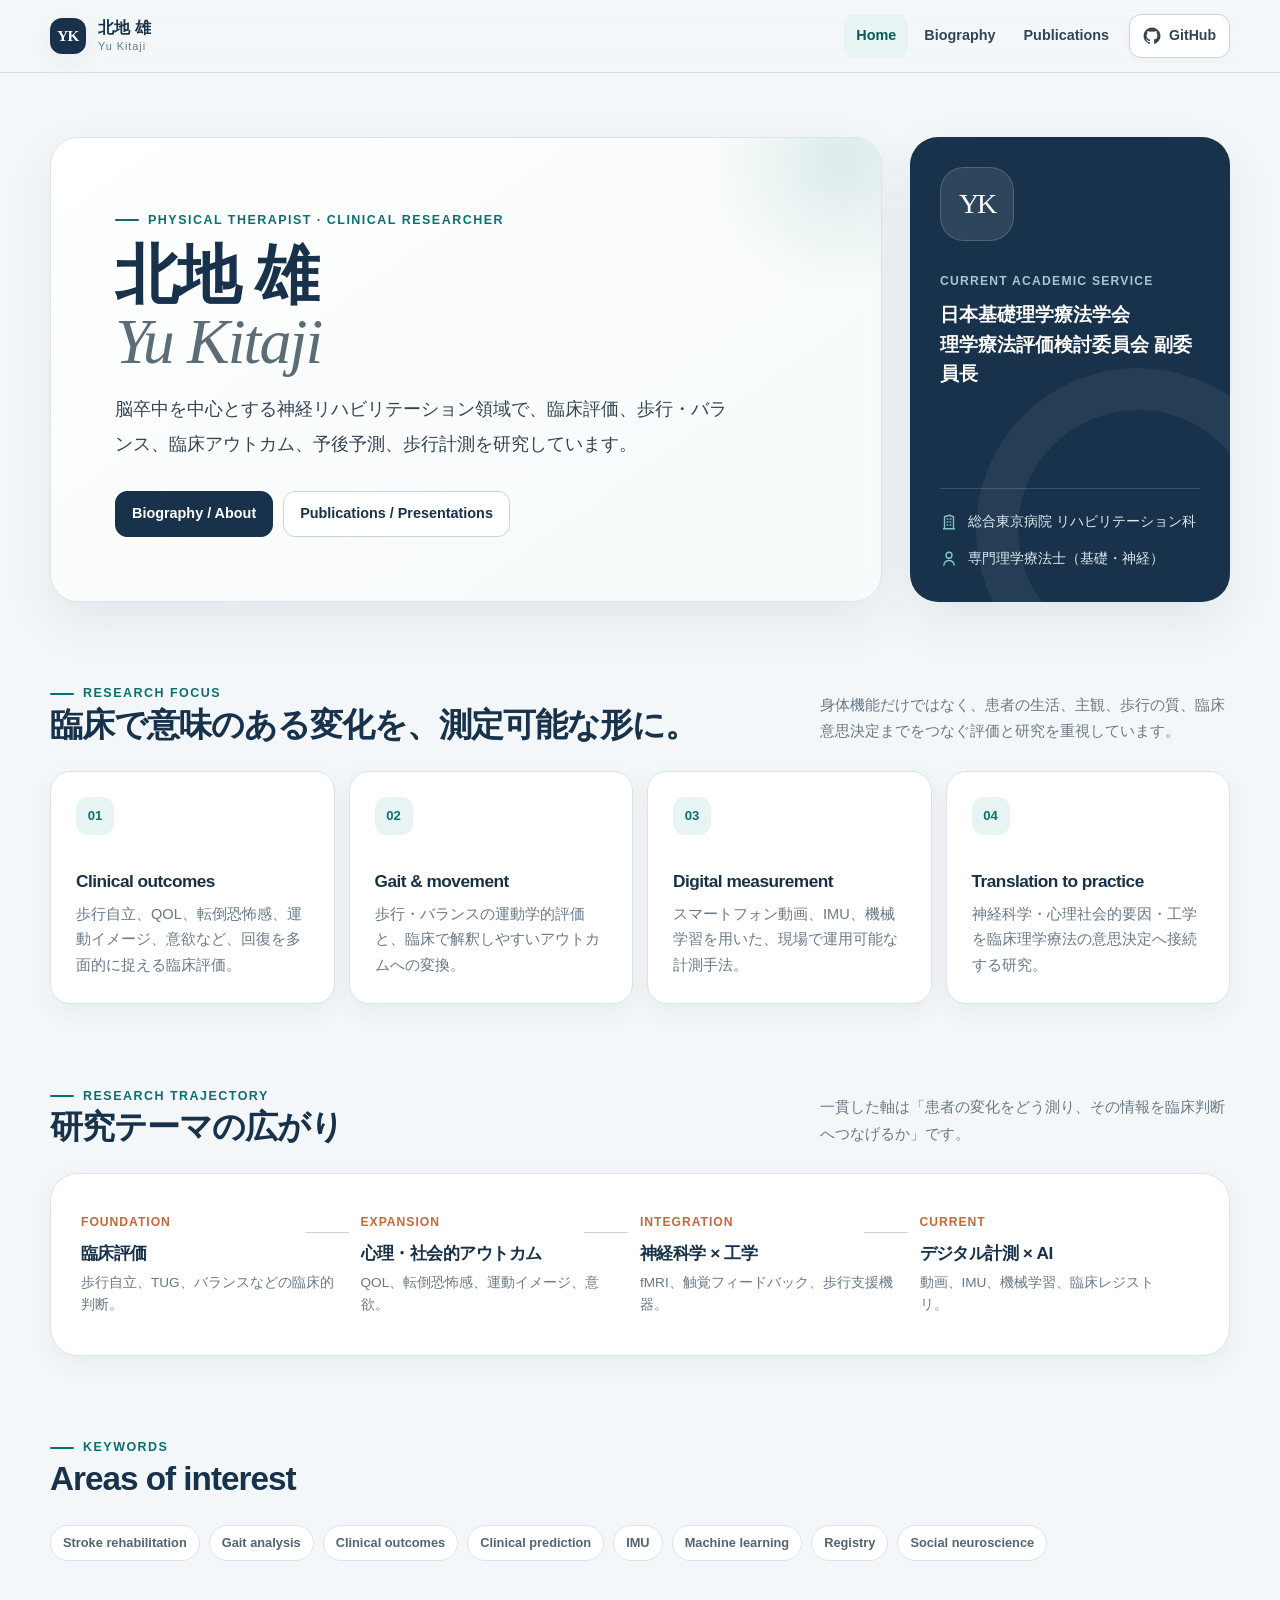
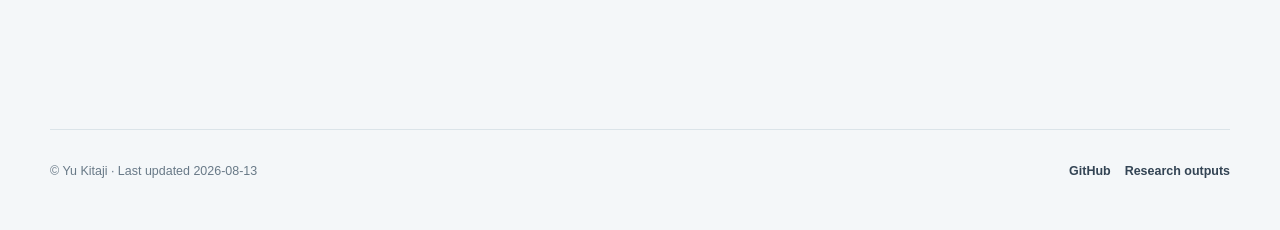
==== index.html @ 90611b3f "Add files via upload" ====
<!doctype html><html lang="ja"><head><meta charset="utf-8"><meta name="viewport" content="width=device-width,initial-scale=1"><meta name="color-scheme" content="light"><title>北地 雄 / Yu Kitaji</title><meta name="description" content="理学療法士・臨床研究者 北地雄（Yu Kitaji）のBiography。脳卒中、歩行分析、臨床アウトカム、デジタル計測を研究。"><meta property="og:type" content="website"><meta property="og:title" content="北地 雄 / Yu Kitaji"><meta property="og:description" content="理学療法士・臨床研究者 北地雄（Yu Kitaji）のBiography。脳卒中、歩行分析、臨床アウトカム、デジタル計測を研究。"><link rel="stylesheet" href="styles.css"><script defer src="data.js"></script><script defer src="app.js"></script><script type="application/ld+json">{"@context":"https://schema.org","@type":"Person","name":"北地 雄","alternateName":"Yu Kitaji","jobTitle":"理学療法士 / Clinical Researcher","affiliation":{"@type":"Hospital","name":"総合東京病院"},"sameAs":["https://github.com/yourehalab"],"knowsAbout":["神経リハビリテーション","脳卒中","歩行分析","臨床アウトカム","臨床予測","IMU","機械学習","社会神経科学"]}</script></head><body><a class="skip-link" href="#main">本文へ移動</a>
<header class="site-header">
  <nav class="nav" aria-label="メインナビゲーション">
    <a class="brand" href="index.html"><span class="brand-mark">YK</span><span class="brand-text">北地 雄<small>Yu Kitaji</small></span></a>
    <div class="nav-actions">
      <div class="nav-links" id="nav-menu">
        <a href="index.html" aria-current="page">Home</a>
        <a href="biography.html">Biography</a>
        <a href="publications.html">Publications</a>
      </div>
      <a class="github-link" href="https://github.com/yourehalab" target="_blank" rel="noopener noreferrer" aria-label="GitHubプロフィールを開く"><svg viewBox="0 0 24 24" aria-hidden="true"><path fill="currentColor" d="M12 .7a11.3 11.3 0 0 0-3.57 22c.57.1.78-.25.78-.55v-2.16c-3.18.69-3.85-1.35-3.85-1.35-.52-1.32-1.27-1.67-1.27-1.67-1.04-.71.08-.7.08-.7 1.15.08 1.76 1.18 1.76 1.18 1.02 1.76 2.68 1.25 3.34.96.1-.74.4-1.25.73-1.54-2.54-.29-5.21-1.27-5.21-5.58 0-1.23.44-2.24 1.17-3.03-.12-.29-.51-1.45.11-2.99 0 0 .96-.31 3.12 1.16a10.8 10.8 0 0 1 5.68 0c2.16-1.47 3.12-1.16 3.12-1.16.62 1.54.23 2.7.11 2.99.73.79 1.17 1.8 1.17 3.03 0 4.32-2.68 5.28-5.23 5.57.41.35.78 1.05.78 2.12v3.16c0 .3.21.66.79.55A11.3 11.3 0 0 0 12 .7Z"/></svg><span>GitHub</span></a>
      <button class="menu-btn" type="button" aria-label="メニューを開く" aria-controls="nav-menu" aria-expanded="false" onclick="toggleMenu(this)">☰</button>
    </div>
  </nav>
</header><main id="main">
<section class="hero" aria-labelledby="home-title">
  <article class="hero-main"><div class="hero-copy"><div class="kicker">Physical Therapist · Clinical Researcher</div><h1 id="home-title">北地 雄<br><span class="hero-name-en">Yu Kitaji</span></h1><p class="lead">脳卒中を中心とする神経リハビリテーション領域で、臨床評価、歩行・バランス、臨床アウトカム、予後予測、歩行計測を研究しています。</p><div class="hero-actions"><a class="btn primary" href="biography.html">Biography / About</a><a class="btn" href="publications.html">Publications / Presentations</a></div></div></article>
  <aside class="profile-panel" aria-label="プロフィール概要"><div class="profile-top"><div class="profile-monogram">YK</div><div class="profile-label">Current academic service</div><div class="profile-role">日本基礎理学療法学会<br>理学療法評価検討委員会 副委員長</div></div><div class="profile-meta"><div class="meta-row"><svg viewBox="0 0 24 24" aria-hidden="true"><path fill="none" stroke="currentColor" stroke-width="1.8" d="M4 21h16M6 21V5l6-2 6 2v16M9 8h2m2 0h2M9 12h2m2 0h2M9 16h2m2 0h2"/></svg><span>総合東京病院 リハビリテーション科</span></div><div class="meta-row"><svg viewBox="0 0 24 24" aria-hidden="true"><path fill="none" stroke="currentColor" stroke-width="1.8" d="M12 3a4 4 0 1 1 0 8 4 4 0 0 1 0-8ZM5 21c.5-4.7 2.7-7 7-7s6.5 2.3 7 7"/></svg><span>専門理学療法士（基礎・神経）</span></div></div></aside>
</section>
<section class="section"><div class="section-heading"><div><div class="kicker">Research focus</div><h2>臨床で意味のある変化を、測定可能な形に。</h2></div><p class="section-desc">身体機能だけではなく、患者の生活、主観、歩行の質、臨床意思決定までをつなぐ評価と研究を重視しています。</p></div><div class="focus-grid">
  <article class="focus-card"><div class="focus-num">01</div><h3>Clinical outcomes</h3><p>歩行自立、QOL、転倒恐怖感、運動イメージ、意欲など、回復を多面的に捉える臨床評価。</p></article>
  <article class="focus-card"><div class="focus-num">02</div><h3>Gait & movement</h3><p>歩行・バランスの運動学的評価と、臨床で解釈しやすいアウトカムへの変換。</p></article>
  <article class="focus-card"><div class="focus-num">03</div><h3>Digital measurement</h3><p>スマートフォン動画、IMU、機械学習を用いた、現場で運用可能な計測手法。</p></article>
  <article class="focus-card"><div class="focus-num">04</div><h3>Translation to practice</h3><p>神経科学・心理社会的要因・工学を臨床理学療法の意思決定へ接続する研究。</p></article>
</div></section>
<section class="section"><div class="section-heading"><div><div class="kicker">Research trajectory</div><h2>研究テーマの広がり</h2></div><p class="section-desc">一貫した軸は「患者の変化をどう測り、その情報を臨床判断へつなげるか」です。</p></div><div class="arc"><div class="arc-grid"><div class="arc-step"><div class="arc-year">FOUNDATION</div><h3>臨床評価</h3><p>歩行自立、TUG、バランスなどの臨床的判断。</p></div><div class="arc-step"><div class="arc-year">EXPANSION</div><h3>心理・社会的アウトカム</h3><p>QOL、転倒恐怖感、運動イメージ、意欲。</p></div><div class="arc-step"><div class="arc-year">INTEGRATION</div><h3>神経科学 × 工学</h3><p>fMRI、触覚フィードバック、歩行支援機器。</p></div><div class="arc-step"><div class="arc-year">CURRENT</div><h3>デジタル計測 × AI</h3><p>動画、IMU、機械学習、臨床レジストリ。</p></div></div></div></section>
<section class="section"><div class="section-heading"><div><div class="kicker">Keywords</div><h2>Areas of interest</h2></div></div><div class="tags"><span class="tag">Stroke rehabilitation</span><span class="tag">Gait analysis</span><span class="tag">Clinical outcomes</span><span class="tag">Clinical prediction</span><span class="tag">IMU</span><span class="tag">Machine learning</span><span class="tag">Registry</span><span class="tag">Social neuroscience</span></div></section>
</main><footer class="site-footer"><span>© Yu Kitaji · Last updated 2026-08-13</span><div class="footer-links"><a href="https://github.com/yourehalab" target="_blank" rel="noopener noreferrer">GitHub</a><a href="publications.html">Research outputs</a></div></footer></body></html>
---- styles.css ----
:root{
  --canvas:#f4f7f9;
  --surface:#ffffff;
  --surface-soft:#f8fafb;
  --ink:#14202b;
  --ink-2:#334454;
  --muted:#687987;
  --line:#dbe4e9;
  --line-strong:#c7d4dc;
  --brand:#0b6f71;
  --brand-2:#0e8588;
  --brand-soft:#e8f4f4;
  --navy:#17324a;
  --accent:#c5673b;
  --accent-soft:#f8eee9;
  --shadow:0 20px 50px rgba(23,50,74,.08);
  --shadow-sm:0 8px 24px rgba(23,50,74,.06);
  --radius-xl:28px;
  --radius-lg:20px;
  --radius-md:14px;
  --max:1180px;
  --measure:69ch;
}
*{box-sizing:border-box}
html{scroll-behavior:smooth}
body{margin:0;background:var(--canvas);color:var(--ink);font-family:Inter,-apple-system,BlinkMacSystemFont,"Segoe UI","Hiragino Sans","Yu Gothic",YuGothic,Meiryo,sans-serif;line-height:1.8;-webkit-font-smoothing:antialiased;text-rendering:optimizeLegibility}
a{color:inherit;text-underline-offset:.18em}
button,input{font:inherit}
img,svg{display:block;max-width:100%}
::selection{background:#cce8e7;color:#102c2c}
.skip-link{position:absolute;left:14px;top:-60px;z-index:1000;background:var(--navy);color:#fff;padding:10px 14px;border-radius:10px;text-decoration:none}.skip-link:focus{top:12px}
.site-header{position:sticky;top:0;z-index:30;background:rgba(244,247,249,.88);backdrop-filter:saturate(1.4) blur(16px);border-bottom:1px solid rgba(199,212,220,.75)}
.nav{width:min(var(--max),calc(100% - 36px));height:72px;margin:auto;display:flex;align-items:center;justify-content:space-between;gap:28px}
.brand{display:flex;align-items:center;gap:12px;text-decoration:none;font-weight:760;letter-spacing:.01em;color:var(--navy)}
.brand-mark{width:36px;height:36px;border-radius:12px;display:grid;place-items:center;background:var(--navy);color:white;font-family:Georgia,serif;font-size:.95rem;letter-spacing:-.04em;box-shadow:var(--shadow-sm)}
.brand-text{line-height:1.15}.brand-text small{display:block;font-weight:520;color:var(--muted);font-size:.68rem;letter-spacing:.09em;margin-top:3px}
.nav-actions{display:flex;align-items:center;gap:8px}
.nav-links{display:flex;align-items:center;gap:4px}.nav-links a{min-height:44px;display:inline-flex;align-items:center;padding:0 12px;text-decoration:none;color:var(--ink-2);font-size:.9rem;font-weight:620;border-radius:10px}.nav-links a:hover{background:var(--surface);color:var(--brand)}.nav-links a[aria-current="page"]{background:var(--brand-soft);color:#07595b}
.github-link{display:inline-flex;align-items:center;gap:8px;min-height:44px;padding:0 13px;border:1px solid var(--line-strong);background:var(--surface);border-radius:12px;text-decoration:none;color:var(--ink-2);font-weight:650;font-size:.88rem;box-shadow:0 2px 8px rgba(23,50,74,.03)}.github-link:hover{border-color:#9ab4bf;transform:translateY(-1px)}.github-link svg{width:18px;height:18px}
.menu-btn{display:none;min-width:44px;min-height:44px;border:1px solid var(--line);background:var(--surface);border-radius:12px;color:var(--navy);cursor:pointer}
:focus-visible{outline:3px solid #f0a070;outline-offset:3px;border-radius:8px}
main{width:min(var(--max),calc(100% - 36px));margin:auto;padding:64px 0 94px}
.kicker{display:inline-flex;align-items:center;gap:9px;font-size:.78rem;font-weight:760;letter-spacing:.12em;text-transform:uppercase;color:var(--brand)}.kicker:before{content:"";width:24px;height:2px;border-radius:99px;background:currentColor}
h1,h2,h3{color:var(--navy);letter-spacing:-.03em}
h1{font-size:clamp(2.65rem,5vw,5.4rem);line-height:1.03;margin:.18em 0 .28em;font-weight:760}
h2{font-size:clamp(1.65rem,2.6vw,2.35rem);line-height:1.2;margin:0;font-weight:730}
h3{font-size:1.08rem;line-height:1.45;margin:0;font-weight:720}
.lead{font-size:clamp(1.03rem,1.4vw,1.16rem);line-height:1.9;color:var(--ink-2);max-width:62ch;margin:0}
.micro{font-size:.82rem;color:var(--muted)}
.hero{position:relative;display:grid;grid-template-columns:minmax(0,1.45fr) minmax(320px,.55fr);gap:28px;align-items:stretch;margin-bottom:70px}
.hero-main{position:relative;overflow:hidden;background:linear-gradient(145deg,#ffffff 0%,#f8fbfb 75%);border:1px solid var(--line);border-radius:var(--radius-xl);padding:clamp(34px,5vw,68px);box-shadow:var(--shadow)}
.hero-main:after{content:"";position:absolute;width:280px;height:280px;border-radius:50%;right:-100px;top:-120px;background:radial-gradient(circle,rgba(11,111,113,.12),rgba(11,111,113,0) 68%);pointer-events:none}
.hero-name-en{font-family:Georgia,"Times New Roman",serif;font-style:italic;font-weight:400;color:#5d6d78}
.hero-copy{position:relative;z-index:1}
.hero-actions{display:flex;gap:10px;flex-wrap:wrap;margin-top:30px}
.btn{min-height:46px;display:inline-flex;align-items:center;justify-content:center;gap:8px;border-radius:12px;padding:0 16px;text-decoration:none;font-weight:700;font-size:.9rem;border:1px solid var(--line-strong);background:var(--surface);color:var(--navy);transition:.18s ease}.btn:hover{transform:translateY(-1px);box-shadow:var(--shadow-sm)}.btn.primary{background:var(--navy);border-color:var(--navy);color:white}.btn.ghost{background:transparent}
.profile-panel{display:flex;flex-direction:column;justify-content:space-between;background:var(--navy);color:#fff;border-radius:var(--radius-xl);padding:30px;box-shadow:var(--shadow);overflow:hidden;position:relative}
.profile-panel:before{content:"";position:absolute;inset:auto -70px -90px auto;width:240px;height:240px;border-radius:50%;border:42px solid rgba(255,255,255,.06)}
.profile-top{position:relative}.profile-monogram{width:74px;height:74px;border-radius:24px;background:rgba(255,255,255,.1);border:1px solid rgba(255,255,255,.16);display:grid;place-items:center;font-family:Georgia,serif;font-size:1.75rem;letter-spacing:-.08em;margin-bottom:30px}.profile-label{color:#a9c5d0;font-size:.76rem;font-weight:760;letter-spacing:.1em;text-transform:uppercase}.profile-role{font-size:1.16rem;line-height:1.6;font-weight:720;margin-top:7px}.profile-meta{position:relative;border-top:1px solid rgba(255,255,255,.16);padding-top:20px;margin-top:28px;display:grid;gap:12px}.meta-row{display:flex;align-items:flex-start;gap:10px;color:#dce9ee;font-size:.88rem}.meta-row svg{width:18px;height:18px;flex:0 0 auto;margin-top:4px;color:#84c7c7}
.section{margin:74px 0}.section-heading{display:grid;grid-template-columns:minmax(0,1fr) minmax(280px,.55fr);gap:24px;align-items:end;margin-bottom:26px}.section-desc{color:var(--muted);font-size:.92rem;max-width:50ch;margin:0}
.focus-grid{display:grid;grid-template-columns:repeat(4,1fr);gap:14px}.focus-card{background:var(--surface);border:1px solid var(--line);border-radius:var(--radius-lg);padding:25px;box-shadow:var(--shadow-sm);min-height:230px}.focus-num{display:inline-grid;place-items:center;width:38px;height:38px;border-radius:12px;background:var(--brand-soft);color:var(--brand);font-weight:800;font-size:.82rem;margin-bottom:34px}.focus-card p{color:var(--muted);font-size:.91rem;line-height:1.75;margin:.55em 0 0}
.arc{background:var(--surface);border:1px solid var(--line);border-radius:var(--radius-xl);padding:30px;box-shadow:var(--shadow-sm)}.arc-grid{display:grid;grid-template-columns:repeat(4,1fr);gap:0}.arc-step{position:relative;padding:8px 24px 8px 0}.arc-step:not(:last-child):after{content:"";position:absolute;top:28px;right:12px;width:44px;height:1px;background:var(--line-strong)}.arc-year{color:var(--accent);font-size:.76rem;font-weight:800;letter-spacing:.08em;margin-bottom:7px}.arc-step p{font-size:.85rem;color:var(--muted);line-height:1.65;margin:.4em 0 0}
.tags{display:flex;flex-wrap:wrap;gap:9px}.tag{display:inline-flex;align-items:center;min-height:36px;border:1px solid var(--line);background:var(--surface);border-radius:999px;padding:0 12px;color:#526571;font-size:.8rem;font-weight:600}
.page-head{display:grid;grid-template-columns:minmax(0,1.25fr) minmax(280px,.55fr);gap:32px;align-items:end;margin-bottom:46px}.page-head h1{font-size:clamp(2.5rem,4.8vw,4.6rem);margin:.2em 0 .25em}.page-head-copy{max-width:var(--measure);color:var(--ink-2);font-size:1.02rem}.page-note{border-left:3px solid var(--brand);padding:16px 0 16px 20px;color:var(--muted);font-size:.9rem}
.about-layout{display:grid;grid-template-columns:minmax(0,1fr) 300px;gap:52px;align-items:start}.prose{max-width:var(--measure)}.prose p{margin:0 0 1.3em;color:#324653;font-size:1rem;line-height:1.95}.prose .intro{font-size:1.12rem;color:var(--navy);font-weight:530}.pullquote{margin:34px 0;padding:26px 28px;border-radius:var(--radius-lg);background:linear-gradient(135deg,var(--brand-soft),#f7fbfb);border:1px solid #cee4e4;color:#0d5557;font-size:1.18rem;font-weight:720;line-height:1.7}.sidebar{position:sticky;top:100px;display:grid;gap:14px}.side-card{background:var(--surface);border:1px solid var(--line);border-radius:var(--radius-lg);padding:21px;box-shadow:var(--shadow-sm)}.side-card .label{font-size:.72rem;letter-spacing:.09em;text-transform:uppercase;color:var(--muted);font-weight:760;margin-bottom:8px}.side-card strong{color:var(--navy);display:block;line-height:1.6}.side-card p{color:var(--muted);font-size:.86rem;line-height:1.65;margin:.4em 0 0}
.service-wrap{margin-top:72px}.service-hero{display:grid;grid-template-columns:190px minmax(0,1fr);gap:24px;align-items:center;background:linear-gradient(130deg,var(--navy),#214a67);color:white;border-radius:var(--radius-xl);padding:28px 32px;margin:24px 0 18px;box-shadow:var(--shadow)}.service-hero .date{font-size:.78rem;color:#a6cad6;letter-spacing:.08em;font-weight:800}.service-hero h3{color:white;font-size:1.25rem;margin:.2em 0}.service-hero p{margin:0;color:#d9e7ec;font-size:.91rem}.service-groups{display:grid;grid-template-columns:1fr 1fr;gap:18px}.service-card{background:var(--surface);border:1px solid var(--line);border-radius:var(--radius-lg);padding:26px;box-shadow:var(--shadow-sm)}.service-card>h3{font-size:1rem;padding-bottom:15px;border-bottom:1px solid var(--line);margin-bottom:4px}.service-list{list-style:none;margin:0;padding:0}.service-item{display:grid;grid-template-columns:116px minmax(0,1fr);gap:18px;padding:18px 0;border-bottom:1px solid #e9eef1}.service-item:last-child{border-bottom:0;padding-bottom:0}.service-date{font-variant-numeric:tabular-nums;color:var(--brand);font-weight:790;font-size:.82rem;line-height:1.55}.service-title{font-weight:720;color:var(--navy);line-height:1.55}.service-sub{font-size:.84rem;color:var(--muted);line-height:1.6;margin-top:3px}
.pub-top{display:grid;grid-template-columns:minmax(0,1fr) auto;gap:28px;align-items:end;margin-bottom:28px}.pub-top h1{font-size:clamp(2.5rem,4.8vw,4.6rem);margin:.2em 0 .18em}.pub-count{display:flex;align-items:baseline;gap:8px;border:1px solid var(--line);background:var(--surface);border-radius:16px;padding:16px 18px;box-shadow:var(--shadow-sm)}.pub-count b{font-size:2.2rem;line-height:1;color:var(--brand)}.pub-count span{font-size:.8rem;color:var(--muted)}
.metric-grid{display:grid;grid-template-columns:repeat(6,1fr);gap:10px;margin:26px 0 28px}.metric{appearance:none;text-align:left;border:1px solid var(--line);background:var(--surface);border-radius:14px;padding:15px;cursor:pointer;min-height:88px;color:var(--ink);transition:.16s ease}.metric:hover{border-color:#a9c5cf;transform:translateY(-1px);box-shadow:var(--shadow-sm)}.metric.active{background:var(--navy);border-color:var(--navy);color:white}.metric b{font-size:1.45rem;display:block;line-height:1.2}.metric span{font-size:.73rem;line-height:1.45;color:var(--muted)}.metric.active span{color:#cfe1e7}
.pub-layout{display:grid;grid-template-columns:255px minmax(0,1fr);gap:26px;align-items:start}.pub-sidebar{position:sticky;top:92px;background:var(--surface);border:1px solid var(--line);border-radius:var(--radius-lg);padding:17px;box-shadow:var(--shadow-sm)}.search-label{font-size:.75rem;font-weight:760;color:var(--muted);margin-bottom:7px}.search{width:100%;min-height:46px;border:1px solid var(--line-strong);background:#fbfcfd;border-radius:11px;padding:0 12px;color:var(--ink);outline:none}.search:focus{border-color:var(--brand);box-shadow:0 0 0 3px rgba(11,111,113,.12)}.filter-list{display:grid;gap:4px;margin-top:14px}.filter{min-height:42px;border:0;background:transparent;border-radius:10px;text-align:left;padding:0 10px;color:var(--ink-2);cursor:pointer;font-size:.84rem;font-weight:650}.filter:hover{background:var(--surface-soft)}.filter.active{background:var(--brand-soft);color:#07595b}.audit-note{margin-top:16px;padding:14px;border-radius:12px;background:var(--surface-soft);color:var(--muted);font-size:.76rem;line-height:1.65;border:1px solid var(--line)}
.pub-results{min-width:0}.pub-section{background:var(--surface);border:1px solid var(--line);border-radius:var(--radius-lg);box-shadow:var(--shadow-sm);overflow:hidden;margin-bottom:18px}.pub-section-head{display:flex;justify-content:space-between;align-items:center;gap:16px;padding:22px 24px;background:#fbfcfd;border-bottom:1px solid var(--line)}.pub-section-head h2{font-size:1.18rem}.pub-section-head .count{font-size:.76rem;color:var(--muted);background:white;border:1px solid var(--line);border-radius:999px;padding:4px 9px}.pub-list{list-style:none;margin:0;padding:0}.pub-item{display:grid;grid-template-columns:64px minmax(0,1fr);gap:18px;padding:19px 24px;border-bottom:1px solid #e9eef1}.pub-item:last-child{border-bottom:0}.pub-year{font-size:.78rem;font-weight:800;color:var(--brand);font-variant-numeric:tabular-nums}.pub-text{font-size:.91rem;line-height:1.72;color:#334653;max-width:82ch}.pub-text mark{background:transparent;color:var(--navy);font-weight:800}.pub-text a{color:var(--brand);font-weight:650;text-decoration-thickness:1px}.year-group{padding:10px 24px;background:#f7f9fa;border-bottom:1px solid var(--line);font-size:.75rem;font-weight:800;color:var(--muted);letter-spacing:.08em}.empty{display:none;background:var(--surface);border:1px dashed var(--line-strong);border-radius:var(--radius-lg);padding:44px;text-align:center;color:var(--muted)}
.site-footer{width:min(var(--max),calc(100% - 36px));margin:auto;padding:30px 0 48px;border-top:1px solid var(--line);display:flex;align-items:center;justify-content:space-between;gap:20px;flex-wrap:wrap;color:var(--muted);font-size:.78rem}.footer-links{display:flex;gap:14px;align-items:center}.footer-links a{color:var(--ink-2);font-weight:620;text-decoration:none}.footer-links a:hover{color:var(--brand)}
@media(max-width:980px){
  .hero{grid-template-columns:1fr}.profile-panel{min-height:310px}.focus-grid{grid-template-columns:1fr 1fr}.arc-grid{grid-template-columns:1fr 1fr;gap:20px}.arc-step:not(:last-child):after{display:none}.section-heading,.page-head{grid-template-columns:1fr}.about-layout{grid-template-columns:1fr}.sidebar{position:static;grid-template-columns:repeat(2,1fr)}.service-groups{grid-template-columns:1fr}.metric-grid{grid-template-columns:repeat(3,1fr)}.pub-layout{grid-template-columns:1fr}.pub-sidebar{position:static}.filter-list{display:flex;overflow:auto;padding-bottom:2px}.filter{white-space:nowrap;padding:0 12px}.audit-note{display:none}
}
@media(max-width:760px){
  .nav{height:64px;width:min(var(--max),calc(100% - 24px))}.nav-links{display:none;position:absolute;top:64px;left:12px;right:12px;background:var(--surface);border:1px solid var(--line);border-radius:16px;padding:8px;box-shadow:var(--shadow);flex-direction:column;align-items:stretch}.nav-links.open{display:flex}.nav-links a{width:100%}.github-link span{display:none}.github-link{width:44px;padding:0;justify-content:center}.menu-btn{display:grid;place-items:center}.nav-actions{gap:6px}
  main{width:min(var(--max),calc(100% - 24px));padding:38px 0 70px}.hero{gap:14px;margin-bottom:52px}.hero-main{padding:30px 24px}.profile-panel{padding:25px;min-height:280px}.focus-grid{grid-template-columns:1fr}.focus-card{min-height:auto}.focus-num{margin-bottom:20px}.section{margin:56px 0}.arc{padding:22px}.arc-grid{grid-template-columns:1fr}.sidebar{grid-template-columns:1fr}.service-hero{grid-template-columns:1fr;padding:24px}.service-item{grid-template-columns:1fr;gap:4px}.metric-grid{grid-template-columns:1fr 1fr}.pub-top{grid-template-columns:1fr}.pub-count{justify-self:start}.pub-item{grid-template-columns:1fr;gap:4px;padding:18px}.pub-section-head{padding:18px}.year-group{padding:9px 18px}.site-footer{width:min(var(--max),calc(100% - 24px))}
}
@media(max-width:430px){.metric-grid{grid-template-columns:1fr 1fr}.hero-actions .btn{width:100%}.brand-text small{display:none}}
@media(prefers-reduced-motion:reduce){*{scroll-behavior:auto!important;transition:none!important;animation:none!important}.btn:hover,.metric:hover,.github-link:hover{transform:none}}
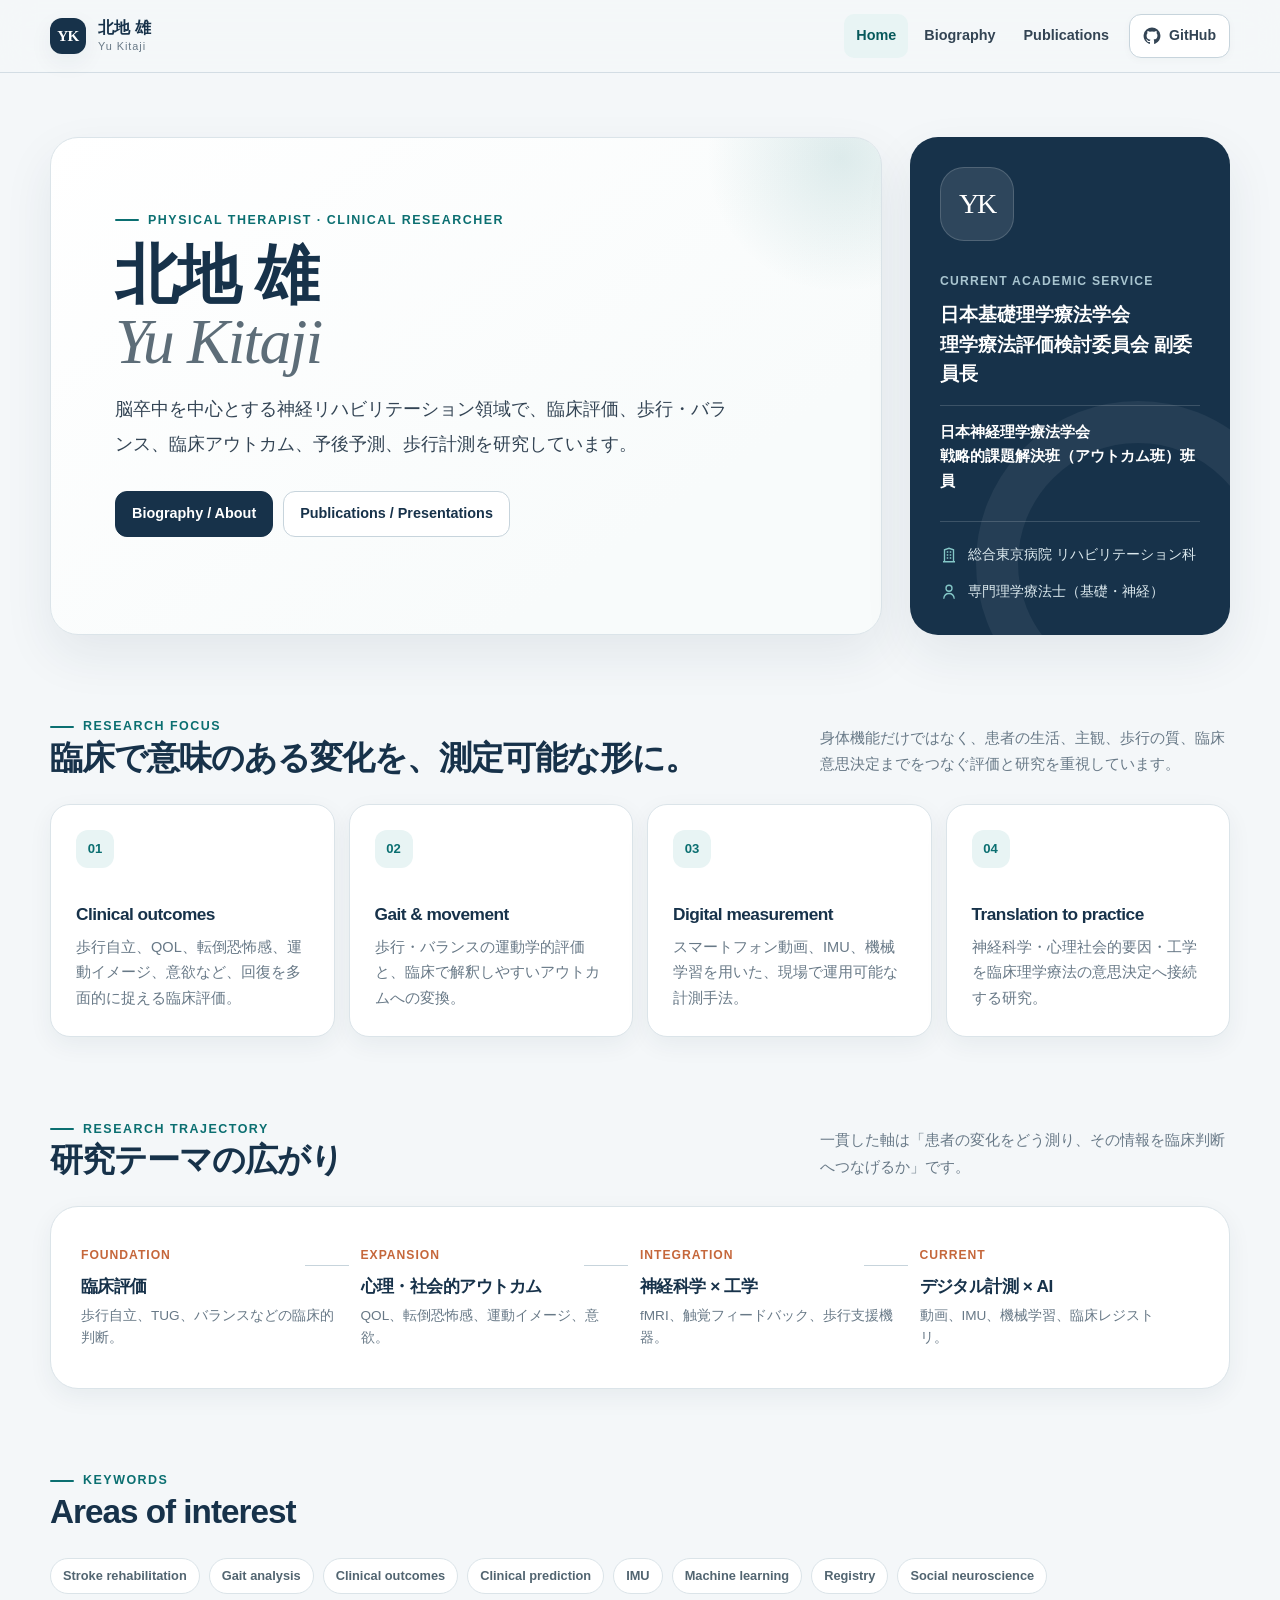
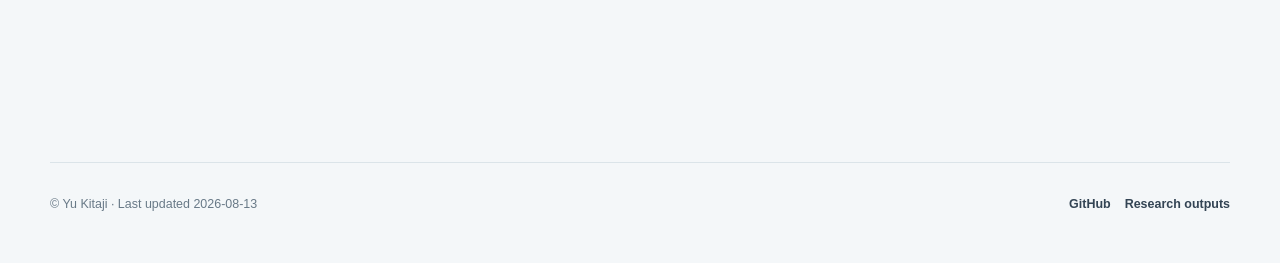
==== commit 8411e45b: "Add neurological outcomes team role" ====
--- a/index.html
+++ b/index.html
@@ -1,10 +1,82 @@
-<!doctype html><html lang="ja"><head><meta charset="utf-8"><meta name="viewport" content="width=device-width,initial-scale=1"><meta name="color-scheme" content="light"><title>北地 雄 / Yu Kitaji</title><meta name="description" content="理学療法士・臨床研究者 北地雄（Yu Kitaji）のBiography。脳卒中、歩行分析、臨床アウトカム、デジタル計測を研究。"><meta property="og:type" content="website"><meta property="og:title" content="北地 雄 / Yu Kitaji"><meta property="og:description" content="理学療法士・臨床研究者 北地雄（Yu Kitaji）のBiography。脳卒中、歩行分析、臨床アウトカム、デジタル計測を研究。"><link rel="stylesheet" href="styles.css"><script defer src="data.js"></script><script defer src="app.js"></script><script type="application/ld+json">{"@context":"https://schema.org","@type":"Person","name":"北地 雄","alternateName":"Yu Kitaji","jobTitle":"理学療法士 / Clinical Researcher","affiliation":{"@type":"Hospital","name":"総合東京病院"},"sameAs":["https://github.com/yourehalab"],"knowsAbout":["神経リハビリテーション","脳卒中","歩行分析","臨床アウトカム","臨床予測","IMU","機械学習","社会神経科学"]}</script></head><body><a class="skip-link" href="#main">本文へ移動</a>
+<!doctype html>
+<html lang="ja">
+<head>
+  <meta charset="utf-8">
+  <meta name="viewport" content="width=device-width,initial-scale=1">
+  <meta name="color-scheme" content="light">
+  <meta name="robots" content="index,follow,max-image-preview:large,max-snippet:-1,max-video-preview:-1">
+  <title>北地 雄（Yu Kitaji）｜理学療法士・臨床研究者</title>
+  <meta name="description" content="理学療法士・臨床研究者 北地雄（Yu Kitaji）の公式プロフィール。脳卒中リハビリテーション、臨床評価、歩行分析、予後予測、デジタル計測・AIに関する研究活動を紹介します。">
+  <link rel="canonical" href="https://yourehalab.github.io/">
+  <meta property="og:locale" content="ja_JP">
+  <meta property="og:type" content="profile">
+  <meta property="og:site_name" content="北地 雄 / Yu Kitaji">
+  <meta property="og:title" content="北地 雄（Yu Kitaji）｜理学療法士・臨床研究者">
+  <meta property="og:description" content="脳卒中リハビリテーション、臨床評価、歩行分析、予後予測、デジタル計測・AIに取り組む北地雄の公式プロフィール。">
+  <meta property="og:url" content="https://yourehalab.github.io/">
+  <meta property="og:image" content="https://yourehalab.github.io/og-image.png">
+  <meta property="og:image:secure_url" content="https://yourehalab.github.io/og-image.png">
+  <meta property="og:image:type" content="image/png">
+  <meta property="og:image:width" content="1200">
+  <meta property="og:image:height" content="630">
+  <meta property="og:image:alt" content="北地 雄（Yu Kitaji）— Physical Therapist and Clinical Researcher">
+  <meta name="twitter:card" content="summary_large_image">
+  <meta name="twitter:title" content="北地 雄（Yu Kitaji）｜理学療法士・臨床研究者">
+  <meta name="twitter:description" content="脳卒中リハビリテーション、臨床評価、歩行分析、予後予測、デジタル計測・AIに取り組む北地雄の公式プロフィール。">
+  <meta name="twitter:image" content="https://yourehalab.github.io/og-image.png">
+  <meta name="twitter:image:alt" content="北地 雄（Yu Kitaji）— Physical Therapist and Clinical Researcher">
+  <link rel="stylesheet" href="styles.css">
+  <script defer src="data.js"></script>
+  <script defer src="app.js"></script>
+  <script type="application/ld+json">
+  {
+    "@context": "https://schema.org",
+    "@graph": [
+      {
+        "@type": "WebSite",
+        "@id": "https://yourehalab.github.io/#website",
+        "url": "https://yourehalab.github.io/",
+        "name": "北地 雄 / Yu Kitaji",
+        "inLanguage": "ja",
+        "about": { "@id": "https://yourehalab.github.io/#person" }
+      },
+      {
+        "@type": "ProfilePage",
+        "@id": "https://yourehalab.github.io/#webpage",
+        "url": "https://yourehalab.github.io/",
+        "name": "北地 雄（Yu Kitaji）｜理学療法士・臨床研究者",
+        "description": "理学療法士・臨床研究者 北地雄の公式プロフィールと研究活動。",
+        "inLanguage": "ja",
+        "isPartOf": { "@id": "https://yourehalab.github.io/#website" },
+        "mainEntity": { "@id": "https://yourehalab.github.io/#person" },
+        "dateModified": "2026-08-13"
+      },
+      {
+        "@type": "Person",
+        "@id": "https://yourehalab.github.io/#person",
+        "name": "北地 雄",
+        "alternateName": ["Yu Kitaji", "北地雄"],
+        "url": "https://yourehalab.github.io/",
+        "description": "脳卒中を中心とする神経リハビリテーション領域の理学療法士・臨床研究者。",
+        "jobTitle": ["理学療法士", "Clinical Researcher"],
+        "worksFor": {
+          "@type": "Hospital",
+          "name": "総合東京病院"
+        },
+        "sameAs": ["https://github.com/yourehalab"],
+        "knowsAbout": ["神経リハビリテーション", "脳卒中", "歩行分析", "臨床アウトカム", "臨床予測", "IMU", "機械学習", "社会神経科学"]
+      }
+    ]
+  }
+  </script>
+</head>
+<body><a class="skip-link" href="#main">本文へ移動</a>
 <header class="site-header">
   <nav class="nav" aria-label="メインナビゲーション">
-    <a class="brand" href="index.html"><span class="brand-mark">YK</span><span class="brand-text">北地 雄<small>Yu Kitaji</small></span></a>
+    <a class="brand" href="./"><span class="brand-mark">YK</span><span class="brand-text">北地 雄<small>Yu Kitaji</small></span></a>
     <div class="nav-actions">
       <div class="nav-links" id="nav-menu">
-        <a href="index.html" aria-current="page">Home</a>
+        <a href="./" aria-current="page">Home</a>
         <a href="biography.html">Biography</a>
         <a href="publications.html">Publications</a>
       </div>
@@ -15,7 +87,7 @@
 </header><main id="main">
 <section class="hero" aria-labelledby="home-title">
   <article class="hero-main"><div class="hero-copy"><div class="kicker">Physical Therapist · Clinical Researcher</div><h1 id="home-title">北地 雄<br><span class="hero-name-en">Yu Kitaji</span></h1><p class="lead">脳卒中を中心とする神経リハビリテーション領域で、臨床評価、歩行・バランス、臨床アウトカム、予後予測、歩行計測を研究しています。</p><div class="hero-actions"><a class="btn primary" href="biography.html">Biography / About</a><a class="btn" href="publications.html">Publications / Presentations</a></div></div></article>
-  <aside class="profile-panel" aria-label="プロフィール概要"><div class="profile-top"><div class="profile-monogram">YK</div><div class="profile-label">Current academic service</div><div class="profile-role">日本基礎理学療法学会<br>理学療法評価検討委員会 副委員長</div></div><div class="profile-meta"><div class="meta-row"><svg viewBox="0 0 24 24" aria-hidden="true"><path fill="none" stroke="currentColor" stroke-width="1.8" d="M4 21h16M6 21V5l6-2 6 2v16M9 8h2m2 0h2M9 12h2m2 0h2M9 16h2m2 0h2"/></svg><span>総合東京病院 リハビリテーション科</span></div><div class="meta-row"><svg viewBox="0 0 24 24" aria-hidden="true"><path fill="none" stroke="currentColor" stroke-width="1.8" d="M12 3a4 4 0 1 1 0 8 4 4 0 0 1 0-8ZM5 21c.5-4.7 2.7-7 7-7s6.5 2.3 7 7"/></svg><span>専門理学療法士（基礎・神経）</span></div></div></aside>
+  <aside class="profile-panel" aria-label="プロフィール概要"><div class="profile-top"><div class="profile-monogram">YK</div><div class="profile-label">Current academic service</div><div class="profile-role">日本基礎理学療法学会<br>理学療法評価検討委員会 副委員長</div><div class="profile-role profile-role-secondary">日本神経理学療法学会<br>戦略的課題解決班（アウトカム班）班員</div></div><div class="profile-meta"><div class="meta-row"><svg viewBox="0 0 24 24" aria-hidden="true"><path fill="none" stroke="currentColor" stroke-width="1.8" d="M4 21h16M6 21V5l6-2 6 2v16M9 8h2m2 0h2M9 12h2m2 0h2M9 16h2m2 0h2"/></svg><span>総合東京病院 リハビリテーション科</span></div><div class="meta-row"><svg viewBox="0 0 24 24" aria-hidden="true"><path fill="none" stroke="currentColor" stroke-width="1.8" d="M12 3a4 4 0 1 1 0 8 4 4 0 0 1 0-8ZM5 21c.5-4.7 2.7-7 7-7s6.5 2.3 7 7"/></svg><span>専門理学療法士（基礎・神経）</span></div></div></aside>
 </section>
 <section class="section"><div class="section-heading"><div><div class="kicker">Research focus</div><h2>臨床で意味のある変化を、測定可能な形に。</h2></div><p class="section-desc">身体機能だけではなく、患者の生活、主観、歩行の質、臨床意思決定までをつなぐ評価と研究を重視しています。</p></div><div class="focus-grid">
   <article class="focus-card"><div class="focus-num">01</div><h3>Clinical outcomes</h3><p>歩行自立、QOL、転倒恐怖感、運動イメージ、意欲など、回復を多面的に捉える臨床評価。</p></article>
@@ -25,4 +97,4 @@
 </div></section>
 <section class="section"><div class="section-heading"><div><div class="kicker">Research trajectory</div><h2>研究テーマの広がり</h2></div><p class="section-desc">一貫した軸は「患者の変化をどう測り、その情報を臨床判断へつなげるか」です。</p></div><div class="arc"><div class="arc-grid"><div class="arc-step"><div class="arc-year">FOUNDATION</div><h3>臨床評価</h3><p>歩行自立、TUG、バランスなどの臨床的判断。</p></div><div class="arc-step"><div class="arc-year">EXPANSION</div><h3>心理・社会的アウトカム</h3><p>QOL、転倒恐怖感、運動イメージ、意欲。</p></div><div class="arc-step"><div class="arc-year">INTEGRATION</div><h3>神経科学 × 工学</h3><p>fMRI、触覚フィードバック、歩行支援機器。</p></div><div class="arc-step"><div class="arc-year">CURRENT</div><h3>デジタル計測 × AI</h3><p>動画、IMU、機械学習、臨床レジストリ。</p></div></div></div></section>
 <section class="section"><div class="section-heading"><div><div class="kicker">Keywords</div><h2>Areas of interest</h2></div></div><div class="tags"><span class="tag">Stroke rehabilitation</span><span class="tag">Gait analysis</span><span class="tag">Clinical outcomes</span><span class="tag">Clinical prediction</span><span class="tag">IMU</span><span class="tag">Machine learning</span><span class="tag">Registry</span><span class="tag">Social neuroscience</span></div></section>
-</main><footer class="site-footer"><span>© Yu Kitaji · Last updated 2026-08-13</span><div class="footer-links"><a href="https://github.com/yourehalab" target="_blank" rel="noopener noreferrer">GitHub</a><a href="publications.html">Research outputs</a></div></footer></body></html>+</main><footer class="site-footer"><span>© Yu Kitaji · Last updated 2026-08-13</span><div class="footer-links"><a href="https://github.com/yourehalab" target="_blank" rel="noopener noreferrer">GitHub</a><a href="publications.html">Research outputs</a></div></footer></body></html>
--- a/styles.css
+++ b/styles.css
@@ -57,14 +57,14 @@
 .btn{min-height:46px;display:inline-flex;align-items:center;justify-content:center;gap:8px;border-radius:12px;padding:0 16px;text-decoration:none;font-weight:700;font-size:.9rem;border:1px solid var(--line-strong);background:var(--surface);color:var(--navy);transition:.18s ease}.btn:hover{transform:translateY(-1px);box-shadow:var(--shadow-sm)}.btn.primary{background:var(--navy);border-color:var(--navy);color:white}.btn.ghost{background:transparent}
 .profile-panel{display:flex;flex-direction:column;justify-content:space-between;background:var(--navy);color:#fff;border-radius:var(--radius-xl);padding:30px;box-shadow:var(--shadow);overflow:hidden;position:relative}
 .profile-panel:before{content:"";position:absolute;inset:auto -70px -90px auto;width:240px;height:240px;border-radius:50%;border:42px solid rgba(255,255,255,.06)}
-.profile-top{position:relative}.profile-monogram{width:74px;height:74px;border-radius:24px;background:rgba(255,255,255,.1);border:1px solid rgba(255,255,255,.16);display:grid;place-items:center;font-family:Georgia,serif;font-size:1.75rem;letter-spacing:-.08em;margin-bottom:30px}.profile-label{color:#a9c5d0;font-size:.76rem;font-weight:760;letter-spacing:.1em;text-transform:uppercase}.profile-role{font-size:1.16rem;line-height:1.6;font-weight:720;margin-top:7px}.profile-meta{position:relative;border-top:1px solid rgba(255,255,255,.16);padding-top:20px;margin-top:28px;display:grid;gap:12px}.meta-row{display:flex;align-items:flex-start;gap:10px;color:#dce9ee;font-size:.88rem}.meta-row svg{width:18px;height:18px;flex:0 0 auto;margin-top:4px;color:#84c7c7}
+.profile-top{position:relative}.profile-monogram{width:74px;height:74px;border-radius:24px;background:rgba(255,255,255,.1);border:1px solid rgba(255,255,255,.16);display:grid;place-items:center;font-family:Georgia,serif;font-size:1.75rem;letter-spacing:-.08em;margin-bottom:30px}.profile-label{color:#a9c5d0;font-size:.76rem;font-weight:760;letter-spacing:.1em;text-transform:uppercase}.profile-role{font-size:1.16rem;line-height:1.6;font-weight:720;margin-top:7px}.profile-role-secondary{border-top:1px solid rgba(255,255,255,.16);font-size:.95rem;margin-top:16px;padding-top:14px}.profile-meta{position:relative;border-top:1px solid rgba(255,255,255,.16);padding-top:20px;margin-top:28px;display:grid;gap:12px}.meta-row{display:flex;align-items:flex-start;gap:10px;color:#dce9ee;font-size:.88rem}.meta-row svg{width:18px;height:18px;flex:0 0 auto;margin-top:4px;color:#84c7c7}
 .section{margin:74px 0}.section-heading{display:grid;grid-template-columns:minmax(0,1fr) minmax(280px,.55fr);gap:24px;align-items:end;margin-bottom:26px}.section-desc{color:var(--muted);font-size:.92rem;max-width:50ch;margin:0}
 .focus-grid{display:grid;grid-template-columns:repeat(4,1fr);gap:14px}.focus-card{background:var(--surface);border:1px solid var(--line);border-radius:var(--radius-lg);padding:25px;box-shadow:var(--shadow-sm);min-height:230px}.focus-num{display:inline-grid;place-items:center;width:38px;height:38px;border-radius:12px;background:var(--brand-soft);color:var(--brand);font-weight:800;font-size:.82rem;margin-bottom:34px}.focus-card p{color:var(--muted);font-size:.91rem;line-height:1.75;margin:.55em 0 0}
 .arc{background:var(--surface);border:1px solid var(--line);border-radius:var(--radius-xl);padding:30px;box-shadow:var(--shadow-sm)}.arc-grid{display:grid;grid-template-columns:repeat(4,1fr);gap:0}.arc-step{position:relative;padding:8px 24px 8px 0}.arc-step:not(:last-child):after{content:"";position:absolute;top:28px;right:12px;width:44px;height:1px;background:var(--line-strong)}.arc-year{color:var(--accent);font-size:.76rem;font-weight:800;letter-spacing:.08em;margin-bottom:7px}.arc-step p{font-size:.85rem;color:var(--muted);line-height:1.65;margin:.4em 0 0}
 .tags{display:flex;flex-wrap:wrap;gap:9px}.tag{display:inline-flex;align-items:center;min-height:36px;border:1px solid var(--line);background:var(--surface);border-radius:999px;padding:0 12px;color:#526571;font-size:.8rem;font-weight:600}
 .page-head{display:grid;grid-template-columns:minmax(0,1.25fr) minmax(280px,.55fr);gap:32px;align-items:end;margin-bottom:46px}.page-head h1{font-size:clamp(2.5rem,4.8vw,4.6rem);margin:.2em 0 .25em}.page-head-copy{max-width:var(--measure);color:var(--ink-2);font-size:1.02rem}.page-note{border-left:3px solid var(--brand);padding:16px 0 16px 20px;color:var(--muted);font-size:.9rem}
-.about-layout{display:grid;grid-template-columns:minmax(0,1fr) 300px;gap:52px;align-items:start}.prose{max-width:var(--measure)}.prose p{margin:0 0 1.3em;color:#324653;font-size:1rem;line-height:1.95}.prose .intro{font-size:1.12rem;color:var(--navy);font-weight:530}.pullquote{margin:34px 0;padding:26px 28px;border-radius:var(--radius-lg);background:linear-gradient(135deg,var(--brand-soft),#f7fbfb);border:1px solid #cee4e4;color:#0d5557;font-size:1.18rem;font-weight:720;line-height:1.7}.sidebar{position:sticky;top:100px;display:grid;gap:14px}.side-card{background:var(--surface);border:1px solid var(--line);border-radius:var(--radius-lg);padding:21px;box-shadow:var(--shadow-sm)}.side-card .label{font-size:.72rem;letter-spacing:.09em;text-transform:uppercase;color:var(--muted);font-weight:760;margin-bottom:8px}.side-card strong{color:var(--navy);display:block;line-height:1.6}.side-card p{color:var(--muted);font-size:.86rem;line-height:1.65;margin:.4em 0 0}
-.service-wrap{margin-top:72px}.service-hero{display:grid;grid-template-columns:190px minmax(0,1fr);gap:24px;align-items:center;background:linear-gradient(130deg,var(--navy),#214a67);color:white;border-radius:var(--radius-xl);padding:28px 32px;margin:24px 0 18px;box-shadow:var(--shadow)}.service-hero .date{font-size:.78rem;color:#a6cad6;letter-spacing:.08em;font-weight:800}.service-hero h3{color:white;font-size:1.25rem;margin:.2em 0}.service-hero p{margin:0;color:#d9e7ec;font-size:.91rem}.service-groups{display:grid;grid-template-columns:1fr 1fr;gap:18px}.service-card{background:var(--surface);border:1px solid var(--line);border-radius:var(--radius-lg);padding:26px;box-shadow:var(--shadow-sm)}.service-card>h3{font-size:1rem;padding-bottom:15px;border-bottom:1px solid var(--line);margin-bottom:4px}.service-list{list-style:none;margin:0;padding:0}.service-item{display:grid;grid-template-columns:116px minmax(0,1fr);gap:18px;padding:18px 0;border-bottom:1px solid #e9eef1}.service-item:last-child{border-bottom:0;padding-bottom:0}.service-date{font-variant-numeric:tabular-nums;color:var(--brand);font-weight:790;font-size:.82rem;line-height:1.55}.service-title{font-weight:720;color:var(--navy);line-height:1.55}.service-sub{font-size:.84rem;color:var(--muted);line-height:1.6;margin-top:3px}
+.about-layout{display:grid;grid-template-columns:minmax(0,1fr) 300px;gap:52px;align-items:start}.prose{max-width:var(--measure)}.prose p{margin:0 0 1.3em;color:#324653;font-size:1rem;line-height:1.95}.prose .intro{font-size:1.12rem;color:var(--navy);font-weight:530}.pullquote{margin:34px 0;padding:26px 28px;border-radius:var(--radius-lg);background:linear-gradient(135deg,var(--brand-soft),#f7fbfb);border:1px solid #cee4e4;color:#0d5557;font-size:1.18rem;font-weight:720;line-height:1.7}.sidebar{position:sticky;top:100px;display:grid;gap:14px}.side-card{background:var(--surface);border:1px solid var(--line);border-radius:var(--radius-lg);padding:21px;box-shadow:var(--shadow-sm)}.side-card .label{font-size:.72rem;letter-spacing:.09em;text-transform:uppercase;color:var(--muted);font-weight:760;margin-bottom:8px}.side-card strong{color:var(--navy);display:block;line-height:1.6}.side-card p{color:var(--muted);font-size:.86rem;line-height:1.65;margin:.4em 0 0}.side-role+.side-role{border-top:1px solid var(--line);margin-top:14px;padding-top:14px}
+.service-wrap{margin-top:72px}.service-hero{display:grid;grid-template-columns:190px minmax(0,1fr);gap:24px;align-items:center;background:linear-gradient(130deg,var(--navy),#214a67);color:white;border-radius:var(--radius-xl);padding:28px 32px;margin:24px 0 18px;box-shadow:var(--shadow)}.service-hero .date{font-size:.78rem;color:#a6cad6;letter-spacing:.08em;font-weight:800}.service-hero h3{color:white;font-size:1.25rem;margin:.2em 0}.service-hero p{margin:0;color:#d9e7ec;font-size:.91rem}.current-service-list{display:grid;gap:18px}.current-service-item+.current-service-item{border-top:1px solid rgba(255,255,255,.16);padding-top:18px}.service-groups{display:grid;grid-template-columns:1fr 1fr;gap:18px}.service-card{background:var(--surface);border:1px solid var(--line);border-radius:var(--radius-lg);padding:26px;box-shadow:var(--shadow-sm)}.service-card>h3{font-size:1rem;padding-bottom:15px;border-bottom:1px solid var(--line);margin-bottom:4px}.service-list{list-style:none;margin:0;padding:0}.service-item{display:grid;grid-template-columns:116px minmax(0,1fr);gap:18px;padding:18px 0;border-bottom:1px solid #e9eef1}.service-item:last-child{border-bottom:0;padding-bottom:0}.service-date{font-variant-numeric:tabular-nums;color:var(--brand);font-weight:790;font-size:.82rem;line-height:1.55}.service-title{font-weight:720;color:var(--navy);line-height:1.55}.service-sub{font-size:.84rem;color:var(--muted);line-height:1.6;margin-top:3px}
 .pub-top{display:grid;grid-template-columns:minmax(0,1fr) auto;gap:28px;align-items:end;margin-bottom:28px}.pub-top h1{font-size:clamp(2.5rem,4.8vw,4.6rem);margin:.2em 0 .18em}.pub-count{display:flex;align-items:baseline;gap:8px;border:1px solid var(--line);background:var(--surface);border-radius:16px;padding:16px 18px;box-shadow:var(--shadow-sm)}.pub-count b{font-size:2.2rem;line-height:1;color:var(--brand)}.pub-count span{font-size:.8rem;color:var(--muted)}
 .metric-grid{display:grid;grid-template-columns:repeat(6,1fr);gap:10px;margin:26px 0 28px}.metric{appearance:none;text-align:left;border:1px solid var(--line);background:var(--surface);border-radius:14px;padding:15px;cursor:pointer;min-height:88px;color:var(--ink);transition:.16s ease}.metric:hover{border-color:#a9c5cf;transform:translateY(-1px);box-shadow:var(--shadow-sm)}.metric.active{background:var(--navy);border-color:var(--navy);color:white}.metric b{font-size:1.45rem;display:block;line-height:1.2}.metric span{font-size:.73rem;line-height:1.45;color:var(--muted)}.metric.active span{color:#cfe1e7}
 .pub-layout{display:grid;grid-template-columns:255px minmax(0,1fr);gap:26px;align-items:start}.pub-sidebar{position:sticky;top:92px;background:var(--surface);border:1px solid var(--line);border-radius:var(--radius-lg);padding:17px;box-shadow:var(--shadow-sm)}.search-label{font-size:.75rem;font-weight:760;color:var(--muted);margin-bottom:7px}.search{width:100%;min-height:46px;border:1px solid var(--line-strong);background:#fbfcfd;border-radius:11px;padding:0 12px;color:var(--ink);outline:none}.search:focus{border-color:var(--brand);box-shadow:0 0 0 3px rgba(11,111,113,.12)}.filter-list{display:grid;gap:4px;margin-top:14px}.filter{min-height:42px;border:0;background:transparent;border-radius:10px;text-align:left;padding:0 10px;color:var(--ink-2);cursor:pointer;font-size:.84rem;font-weight:650}.filter:hover{background:var(--surface-soft)}.filter.active{background:var(--brand-soft);color:#07595b}.audit-note{margin-top:16px;padding:14px;border-radius:12px;background:var(--surface-soft);color:var(--muted);font-size:.76rem;line-height:1.65;border:1px solid var(--line)}
